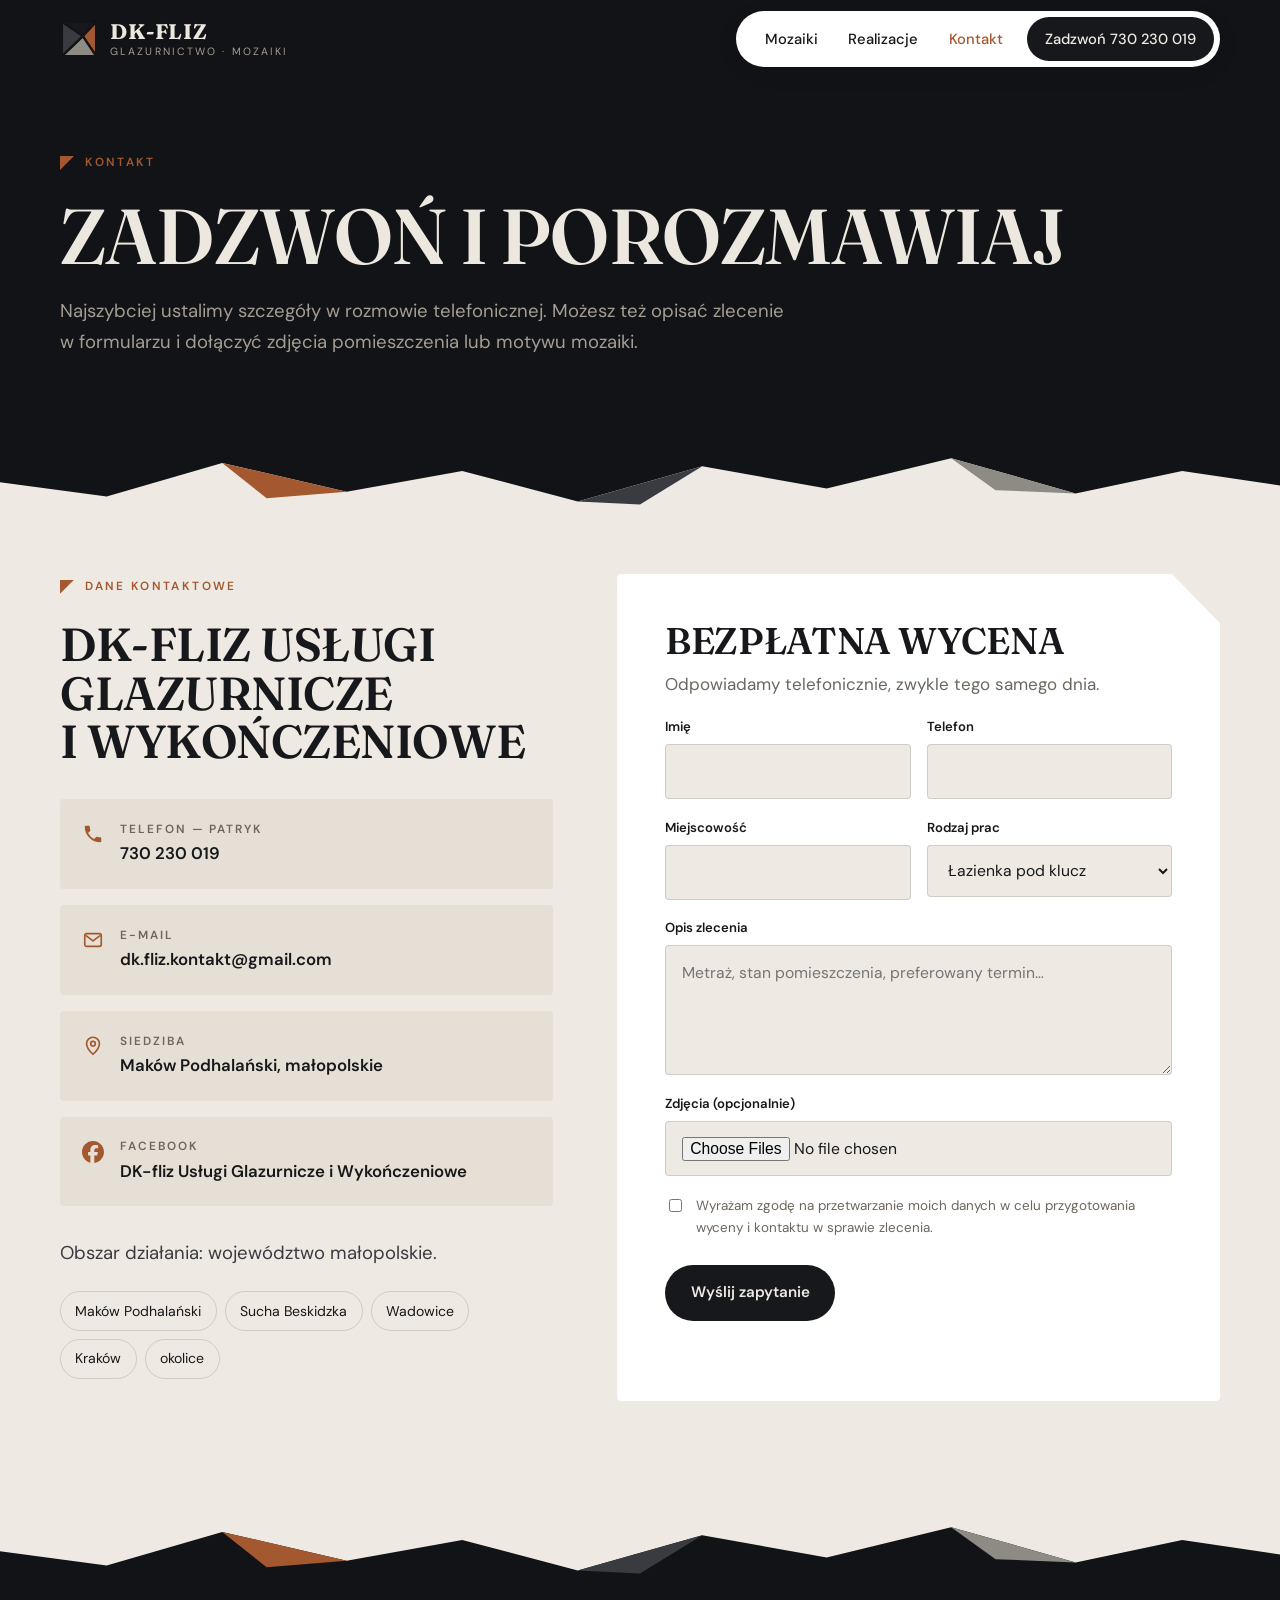
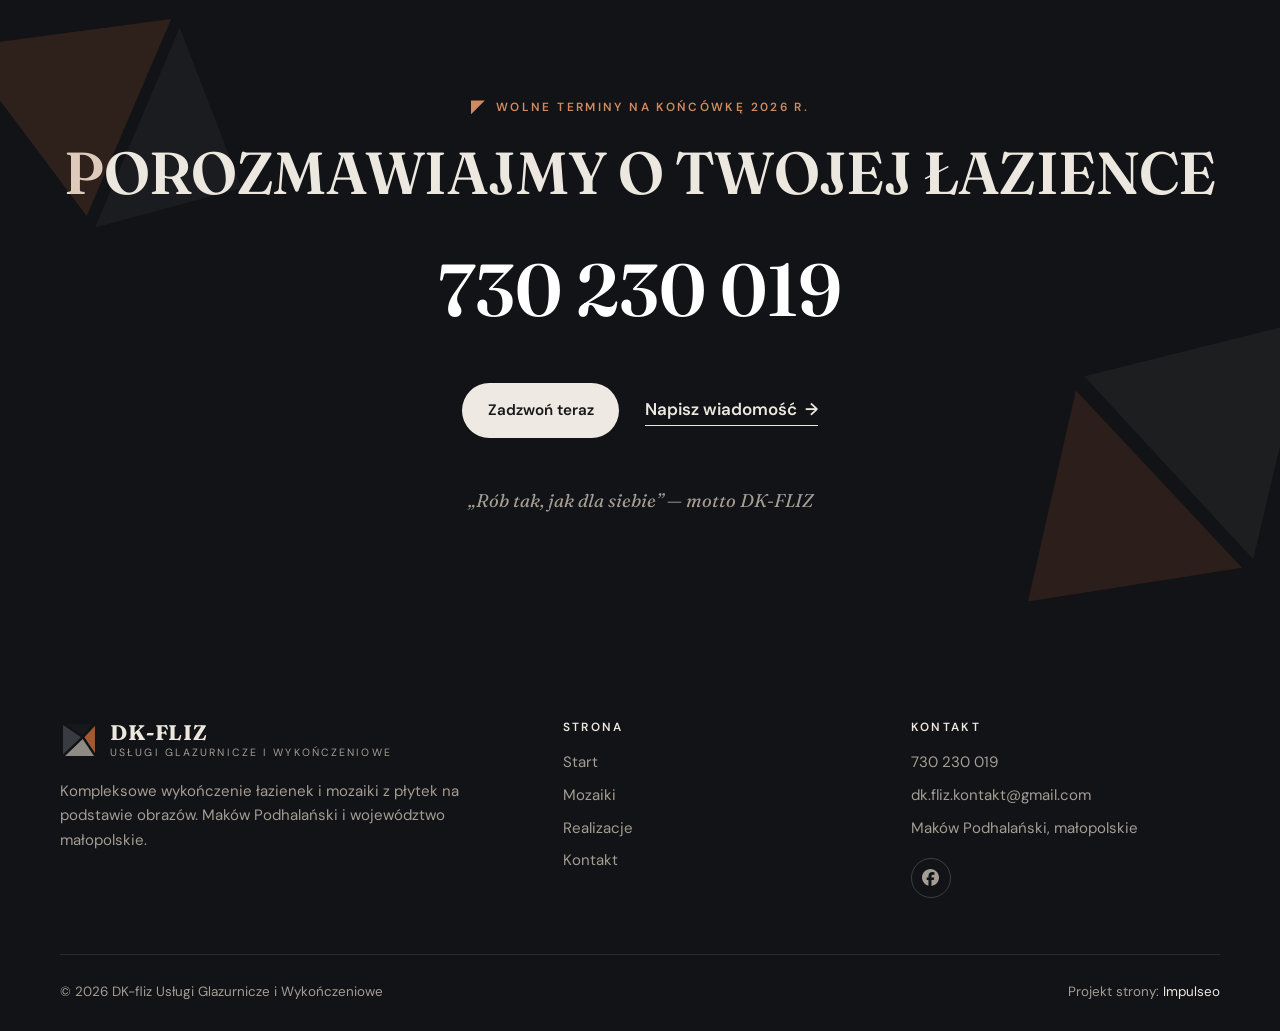
==== kontakt.html @ 17005c9f "Demo DK-FLIZ: łazienki i mozaiki z płytek Co-Authored-By: Claude Opus 5.5 (1M context) <noreply@anth" ====
<!DOCTYPE html>
<html lang="pl">
<head>
<meta charset="UTF-8">
<meta name="viewport" content="width=device-width, initial-scale=1.0">
<title>Kontakt — bezpłatna wycena · DK-FLIZ</title>
<meta name="description" content="Kontakt z DK-FLIZ: tel. 730 230 019, dk.fliz.kontakt@gmail.com. Łazienki pod klucz i mozaiki z płytek — Maków Podhalański i Małopolska.">
<meta name="robots" content="noindex, nofollow">
<link rel="canonical" href="https://impulseo-pl.github.io/dk-fliz/kontakt.html">
<meta name="theme-color" content="#EEEAE3">
<meta property="og:type" content="website">
<meta property="og:locale" content="pl_PL">
<meta property="og:site_name" content="DK-FLIZ">
<meta property="og:title" content="Kontakt — bezpłatna wycena · DK-FLIZ">
<meta property="og:description" content="Kontakt z DK-FLIZ: tel. 730 230 019, dk.fliz.kontakt@gmail.com. Łazienki pod klucz i mozaiki z płytek — Maków Podhalański i Małopolska.">
<meta property="og:url" content="https://impulseo-pl.github.io/dk-fliz/kontakt.html">
<meta property="og:image" content="https://impulseo-pl.github.io/dk-fliz/img/og.jpg">
<meta property="og:image:width" content="1200">
<meta property="og:image:height" content="630">
<meta name="twitter:card" content="summary_large_image">
<link rel="icon" href="img/favicon.svg" type="image/svg+xml">
<script type="application/ld+json">{"@context": "https://schema.org", "@type": "HomeAndConstructionBusiness", "name": "DK-fliz Usługi Glazurnicze i Wykończeniowe", "url": "https://impulseo-pl.github.io/dk-fliz/", "telephone": "+48730230019", "email": "dk.fliz.kontakt@gmail.com", "image": "https://impulseo-pl.github.io/dk-fliz/img/og.jpg", "address": {"@type": "PostalAddress", "addressLocality": "Maków Podhalański", "addressRegion": "małopolskie", "addressCountry": "PL"}, "areaServed": ["Maków Podhalański", "Sucha Beskidzka", "Wadowice", "Kraków", "małopolskie"], "sameAs": ["https://www.facebook.com/profile.php?id=61575846427775"]}</script>
<link rel="preconnect" href="https://fonts.googleapis.com">
<link rel="preconnect" href="https://fonts.gstatic.com" crossorigin>
<link href="https://fonts.googleapis.com/css2?family=Fraunces:ital,opsz,wght@0,9..144,500;0,9..144,600;0,9..144,700;1,9..144,500&family=DM+Sans:opsz,wght@9..40,400;9..40,500;9..40,600&display=swap" rel="stylesheet">
<link rel="stylesheet" href="assets/styles.css?v=4644827f">
</head>
<body class="on-dark">

<header class="nav">
  <div class="wrap nav-inner">
    <a class="brand" href="index.html" aria-label="DK-FLIZ — strona główna"><svg class="brand-mark" viewBox="0 0 40 40" aria-hidden="true"><path d="M2 2H38L24 17Z" fill="#17181B"/><path d="M38 2V38L24 17Z" fill="#A3582F"/><path d="M38 38H2L24 17Z" fill="#8E8A84"/><path d="M2 38V2L24 17Z" fill="#3A3B40"/></svg><span class="brand-txt"><span class="brand-name">DK-FLIZ</span><span class="brand-sub">Glazurnictwo · Mozaiki</span></span></a>
    <nav class="nav-links" aria-label="Główna">
      <a href="mozaiki.html">Mozaiki</a><a href="realizacje.html">Realizacje</a><a href="kontakt.html" aria-current="page">Kontakt</a>
      <a href="tel:+48730230019" class="pill">Zadzwoń 730 230 019</a>
    </nav>
    <button class="nav-toggle" aria-label="Menu" aria-expanded="false"><span></span><span></span><span></span></button>
  </div>
</header>

<main>
<section class="pagehead slim">
  <div class="wrap pagehead-grid">
    <div class="pagehead-copy reveal">
      <span class="eyebrow">Kontakt</span>
      <h1 class="h1">Zadzwoń i&nbsp;porozmawiaj</h1>
      <p class="lead">Najszybciej ustalimy szczegóły w&nbsp;rozmowie telefonicznej. Możesz też opisać zlecenie w&nbsp;formularzu i&nbsp;dołączyć zdjęcia pomieszczenia lub motywu mozaiki.</p>
    </div>
  </div>
</section>
<svg class="shards" viewBox="0 0 1440 80" preserveAspectRatio="none" aria-hidden="true" style="background:var(--dark)"><g style="transform-origin:center"><polygon points="0,80 0,44 120,62 250,20 390,56 520,30 650,68 790,24 930,52 1070,14 1210,58 1330,30 1440,48 1440,80" fill="var(--paper)"/><polygon points="250,20 390,56 300,64" fill="#A3582F"/><polygon points="1070,14 1210,58 1120,54" fill="#8E8A84"/><polygon points="650,68 790,24 720,72" fill="#3A3B40"/></g></svg>
<section class="sec" style="padding-top:clamp(40px,5vw,70px)">
  <div class="wrap contact-grid">
    <div class="reveal">
      <span class="eyebrow">Dane kontaktowe</span>
      <h2 class="h2" style="margin-top:1.2rem;font-size:clamp(1.9rem,1.3rem + 2vw,3rem)">DK-fliz Usługi Glazurnicze i&nbsp;Wykończeniowe</h2>
      <div class="c-items">
        <div class="c-item"><svg viewBox="0 0 24 24" fill="none" aria-hidden="true"><path d="M6.6 10.8a15.5 15.5 0 0 0 6.6 6.6l2.2-2.2a1 1 0 0 1 1-.24 11.4 11.4 0 0 0 3.6.58 1 1 0 0 1 1 1V20a1 1 0 0 1-1 1A17 17 0 0 1 3 4a1 1 0 0 1 1-1h3.5a1 1 0 0 1 1 1c0 1.25.2 2.46.58 3.6a1 1 0 0 1-.25 1l-2.23 2.2Z" fill="currentColor"/></svg><div><small>Telefon — Patryk</small><a href="tel:+48730230019">730 230 019</a></div></div>
        <div class="c-item"><svg viewBox="0 0 24 24" fill="none" aria-hidden="true"><rect x="3" y="5" width="18" height="14" rx="2" stroke="currentColor" stroke-width="1.8"/><path d="m4 7 8 6 8-6" stroke="currentColor" stroke-width="1.8" stroke-linejoin="round"/></svg><div><small>E-mail</small><a href="mailto:dk.fliz.kontakt@gmail.com">dk.fliz.kontakt@gmail.com</a></div></div>
        <div class="c-item"><svg viewBox="0 0 24 24" fill="none" aria-hidden="true"><path d="M12 21s-7-6.2-7-11.5A7 7 0 0 1 19 9.5C19 14.8 12 21 12 21Z" stroke="currentColor" stroke-width="1.8"/><circle cx="12" cy="9.5" r="2.5" stroke="currentColor" stroke-width="1.8"/></svg><div><small>Siedziba</small><b>Maków Podhalański, małopolskie</b></div></div>
        <div class="c-item"><svg viewBox="0 0 24 24" aria-hidden="true"><path d="M9.1 23.7v-8H6.6V12h2.5v-1.6c0-4 1.9-6 5.9-6 .4 0 1 0 1.5.1l1.1.2v3.3h-1.4c-.7 0-1.3.1-1.7.3-.3.2-.5.4-.7.6-.3.4-.4 1-.4 1.8V12h3.9l-.4 2.1-.3 1.6h-3.2v8.2C19.4 23.2 24 18.2 24 12 24 5.4 18.6 0 12 0S0 5.4 0 12c0 5.6 3.9 10.4 9.1 11.7Z" fill="currentColor"/></svg><div><small>Facebook</small><a href="https://www.facebook.com/profile.php?id=61575846427775" target="_blank" rel="noopener">DK-fliz Usługi Glazurnicze i Wykończeniowe</a></div></div>
      </div>
      <p class="lead" style="margin-top:2rem">Obszar działania: województwo małopolskie.</p>
      <ul class="areas"><li>Maków Podhalański</li><li>Sucha Beskidzka</li><li>Wadowice</li><li>Kraków</li><li>okolice</li></ul>
    </div>
    <form class="form reveal" id="form" novalidate>
      <h2>Bezpłatna wycena</h2>
      <p class="muted">Odpowiadamy telefonicznie, zwykle tego samego dnia.</p>
      <div class="f-row">
        <div class="f-field"><label for="f-name">Imię</label><input id="f-name" name="imie" required autocomplete="given-name"></div>
        <div class="f-field"><label for="f-tel">Telefon</label><input id="f-tel" name="telefon" type="tel" required autocomplete="tel"></div>
      </div>
      <div class="f-row">
        <div class="f-field"><label for="f-city">Miejscowość</label><input id="f-city" name="miejscowosc" autocomplete="address-level2"></div>
        <div class="f-field"><label for="f-type">Rodzaj prac</label><select id="f-type" name="rodzaj"><option>Łazienka pod klucz</option><option>Mozaika z płytek</option><option>Schody lub taras</option><option>Wykończenie wnętrza</option><option>Inne</option></select></div>
      </div>
      <div class="f-field"><label for="f-msg">Opis zlecenia</label><textarea id="f-msg" name="opis" placeholder="Metraż, stan pomieszczenia, preferowany termin…"></textarea></div>
      <div class="f-field"><label for="f-files">Zdjęcia (opcjonalnie)</label><input id="f-files" name="zdjecia" type="file" accept="image/*" multiple></div>
      <label class="f-check"><input type="checkbox" name="rodo" required> Wyrażam zgodę na przetwarzanie moich danych w celu przygotowania wyceny i kontaktu w sprawie zlecenia.</label>
      <button class="pill" type="submit">Wyślij zapytanie</button>
      <p class="f-note" role="status"></p>
    </form>
  </div>
</section>
<svg class="shards" viewBox="0 0 1440 80" preserveAspectRatio="none" aria-hidden="true" style="background:var(--paper)"><g style="transform-origin:center"><polygon points="0,80 0,44 120,62 250,20 390,56 520,30 650,68 790,24 930,52 1070,14 1210,58 1330,30 1440,48 1440,80" fill="var(--dark)"/><polygon points="250,20 390,56 300,64" fill="#A3582F"/><polygon points="1070,14 1210,58 1120,54" fill="#8E8A84"/><polygon points="650,68 790,24 720,72" fill="#3A3B40"/></g></svg>
<section class="sec dark final">
  <svg class="final-shard a" viewBox="0 0 200 200" aria-hidden="true"><polygon points="0,20 150,0 90,140" fill="#A3582F" opacity=".22"/><polygon points="96,148 156,6 200,120" fill="#ECE7DF" opacity=".05"/></svg>
  <svg class="final-shard b" viewBox="0 0 200 200" aria-hidden="true"><polygon points="40,40 200,0 160,170" fill="#ECE7DF" opacity=".06"/><polygon points="34,50 152,176 0,200" fill="#A3582F" opacity=".2"/></svg>
  <div class="wrap reveal">
    <span class="eyebrow">Wolne terminy na końcówkę 2026 r.</span>
    <h2 class="h2" style="margin-top:1.2rem">Porozmawiajmy o&nbsp;Twojej łazience</h2>
    <a href="tel:+48730230019" class="final-tel">730 230 019</a>
    <div class="final-actions"><a href="tel:+48730230019" class="pill pill-light">Zadzwoń teraz</a><a href="kontakt.html" class="more" style="color:var(--on-dark)">Napisz wiadomość <span class="arr">→</span></a></div>
    <p class="motto">„Rób tak, jak dla siebie” — motto DK-FLIZ</p>
  </div>
</section>
</main>

<footer>
  <div class="wrap">
    <div class="foot-grid">
      <div class="foot-brand">
        <a class="brand" href="index.html"><svg class="brand-mark" viewBox="0 0 40 40" aria-hidden="true"><path d="M2 2H38L24 17Z" fill="#17181B"/><path d="M38 2V38L24 17Z" fill="#A3582F"/><path d="M38 38H2L24 17Z" fill="#8E8A84"/><path d="M2 38V2L24 17Z" fill="#3A3B40"/></svg><span class="brand-txt"><span class="brand-name">DK-FLIZ</span><span class="brand-sub">Usługi glazurnicze i wykończeniowe</span></span></a>
        <p>Kompleksowe wykończenie łazienek i mozaiki z płytek na podstawie obrazów. Maków Podhalański i województwo małopolskie.</p>
      </div>
      <div class="foot-col">
        <h4>Strona</h4>
        <a href="index.html">Start</a><a href="mozaiki.html">Mozaiki</a><a href="realizacje.html">Realizacje</a><a href="kontakt.html">Kontakt</a>
      </div>
      <div class="foot-col">
        <h4>Kontakt</h4>
        <a href="tel:+48730230019">730 230 019</a>
        <a href="mailto:dk.fliz.kontakt@gmail.com">dk.fliz.kontakt@gmail.com</a>
        <p>Maków Podhalański, małopolskie</p>
        <a class="soc" href="https://www.facebook.com/profile.php?id=61575846427775" target="_blank" rel="noopener" aria-label="Facebook DK-FLIZ"><svg viewBox="0 0 24 24" aria-hidden="true"><path d="M9.1 23.7v-8H6.6V12h2.5v-1.6c0-4 1.9-6 5.9-6 .4 0 1 0 1.5.1l1.1.2v3.3h-1.4c-.7 0-1.3.1-1.7.3-.3.2-.5.4-.7.6-.3.4-.4 1-.4 1.8V12h3.9l-.4 2.1-.3 1.6h-3.2v8.2C19.4 23.2 24 18.2 24 12 24 5.4 18.6 0 12 0S0 5.4 0 12c0 5.6 3.9 10.4 9.1 11.7Z" fill="currentColor"/></svg></a>
      </div>
    </div>
    <div class="foot-bot">
      <span>© 2026 DK-fliz Usługi Glazurnicze i Wykończeniowe</span>
      <span>Projekt strony: <a href="https://impulseo.pl" target="_blank" rel="noopener">Impulseo</a></span>
    </div>
  </div>
</footer>
<div class="sticky-call"><a class="sc-call" href="tel:+48730230019"><svg viewBox="0 0 24 24" fill="none" aria-hidden="true"><path d="M6.6 10.8a15.5 15.5 0 0 0 6.6 6.6l2.2-2.2a1 1 0 0 1 1-.24 11.4 11.4 0 0 0 3.6.58 1 1 0 0 1 1 1V20a1 1 0 0 1-1 1A17 17 0 0 1 3 4a1 1 0 0 1 1-1h3.5a1 1 0 0 1 1 1c0 1.25.2 2.46.58 3.6a1 1 0 0 1-.25 1l-2.23 2.2Z" fill="currentColor"/></svg> Zadzwoń</a><a class="sc-quote" href="kontakt.html">Bezpłatna wycena</a></div>

<script src="assets/main.js?v=54503c28"></script>
</body>
</html>
---- assets/styles.css ----
/* DK-FLIZ — glazurnictwo i mozaiki z płytek
   Motyw: płytka cięta na odłamki, fuga jako linia rysunku. */

:root{
  --paper:#EEEAE3;          /* biały marmur, ciepły */
  --paper-2:#E5DFD5;
  --paper-3:#D8D0C3;
  --ink:#17181B;            /* łupek */
  --ink-soft:#3A3B40;
  --muted:#6C665E;
  --line:rgba(23,24,27,.14);
  --accent:#A3582F;         /* żyłka marmuru — miedź */
  --accent-d:#7F4020;
  --accent-soft:rgba(163,88,47,.12);
  --dark:#121316;
  --dark-2:#1B1C20;
  --on-dark:#ECE7DF;
  --on-dark-muted:#A49D93;
  --grout:#F4F0EA;

  --serif:'Fraunces', Georgia, serif;
  --sans:'DM Sans', system-ui, -apple-system, 'Segoe UI', sans-serif;
  --wrap:1240px;
  --gutter:clamp(16px, 4vw, 40px);
  --ease:cubic-bezier(.22,.61,.36,1);
  --sec:clamp(76px, 9vw, 140px);
}

*,*::before,*::after{box-sizing:border-box}
html{-webkit-text-size-adjust:100%;scroll-behavior:smooth}
body{margin:0;background:var(--paper);color:var(--ink);font-family:var(--sans);font-size:17px;line-height:1.65;-webkit-font-smoothing:antialiased;overflow-x:hidden}
img,video,svg{display:block;max-width:100%}
a{color:inherit;text-decoration:none}
h1,h2,h3,h4{font-family:var(--serif);font-weight:600;line-height:1.05;margin:0;letter-spacing:-.01em}
p{margin:0}
ul,ol{margin:0;padding:0;list-style:none}
button{font:inherit;cursor:pointer}
:focus-visible{outline:2px solid var(--accent);outline-offset:3px}

.wrap{width:100%;max-width:var(--wrap);margin-inline:auto;padding-inline:var(--gutter)}
.eyebrow{display:inline-flex;align-items:center;gap:.7rem;font-size:.74rem;font-weight:600;letter-spacing:.2em;text-transform:uppercase;color:var(--accent)}
.eyebrow::before{content:"";width:14px;height:14px;background:currentColor;clip-path:polygon(0 0,100% 0,0 100%)}
.h2{font-size:clamp(2.1rem, 1.3rem + 3vw, 3.9rem);text-transform:uppercase}
.h2 em,.h1 em{font-style:italic;font-weight:500;text-transform:none;color:var(--accent)}
.lead{font-size:clamp(1.02rem, .95rem + .3vw, 1.16rem);color:var(--ink-soft);max-width:56ch}
.muted{color:var(--muted)}

/* ---------- przyciski ---------- */
.pill{display:inline-flex;align-items:center;gap:.6rem;padding:.95rem 1.6rem;border-radius:999px;background:var(--ink);color:var(--paper);font-weight:600;font-size:.95rem;transition:background .25s var(--ease),transform .25s var(--ease)}
.pill:hover{background:var(--accent);transform:translateY(-2px)}
.pill-light{background:var(--paper);color:var(--ink)}
.pill-light:hover{background:var(--accent);color:#fff}
.pill-ghost{background:transparent;border:1px solid currentColor}
.tel{display:inline-flex;align-items:center;gap:.55rem;font-weight:600}
.tel svg{width:17px;height:17px;color:var(--accent)}
.more{display:inline-flex;align-items:center;gap:.5rem;font-weight:600;border-bottom:1px solid currentColor;padding-bottom:2px}
.more .arr{transition:transform .25s var(--ease)}
.more:hover .arr{transform:translateX(4px)}

/* ---------- nawigacja ---------- */
.nav{position:fixed;inset:0 0 auto;z-index:50;transition:background .3s var(--ease),box-shadow .3s var(--ease)}
.nav.is-scrolled{background:rgba(238,234,227,.92);backdrop-filter:blur(12px);-webkit-backdrop-filter:blur(12px);box-shadow:0 1px 0 var(--line)}
.nav-inner{display:flex;align-items:center;justify-content:space-between;gap:1rem;height:78px}
.brand{display:flex;align-items:center;gap:.75rem}
.brand-mark{width:38px;height:38px;flex:none}
.brand-txt{display:flex;flex-direction:column;line-height:1}
.brand-name{font-family:var(--serif);font-weight:700;font-size:1.32rem;letter-spacing:.04em}
.brand-sub{font-size:.66rem;letter-spacing:.2em;text-transform:uppercase;color:var(--muted);margin-top:.3rem}
.nav-links{display:flex;align-items:center;gap:.3rem;background:#fff;border-radius:999px;padding:.35rem .35rem .35rem 1rem;box-shadow:0 6px 24px rgba(23,24,27,.06)}
.nav-links a{padding:.5rem .8rem;font-size:.92rem;font-weight:500;border-radius:999px;transition:color .2s}
.nav-links a:hover,.nav-links a[aria-current="page"]{color:var(--accent)}
.nav-links .pill{padding:.62rem 1.15rem;margin-left:.4rem;color:var(--paper)}
.nav-links .pill:hover{color:#fff}
.nav-toggle{display:none;width:46px;height:46px;border:0;border-radius:50%;background:var(--ink);position:relative}
.nav-toggle span{position:absolute;left:14px;right:14px;height:2px;background:var(--paper);transition:transform .3s var(--ease),opacity .2s}
.nav-toggle span:nth-child(1){top:16px}.nav-toggle span:nth-child(2){top:22px}.nav-toggle span:nth-child(3){top:28px}
.nav.is-open .nav-toggle span:nth-child(1){transform:translateY(6px) rotate(45deg)}
.nav.is-open .nav-toggle span:nth-child(2){opacity:0}
.nav.is-open .nav-toggle span:nth-child(3){transform:translateY(-6px) rotate(-45deg)}

/* ---------- hero ---------- */
.hero{position:relative;min-height:100vh;min-height:100svh;display:flex;align-items:center;overflow:hidden;background:var(--paper)}
.hero-art{position:absolute;top:0;right:0;bottom:0;width:55%;clip-path:polygon(36% 0,100% 0,100% 100%,24% 100%,0 62%,14% 40%)}
.hero-art video,.hero-art img{width:100%;height:100%;object-fit:cover}
.grout{position:absolute;inset:0;width:100%;height:100%;pointer-events:none}
.grout path{fill:none;stroke:var(--grout);stroke-width:5;vector-effect:non-scaling-stroke;stroke-linejoin:round;stroke-linecap:round;opacity:0;animation:fade .9s var(--ease) forwards}
.grout path:nth-of-type(2){animation-delay:.15s}.grout path:nth-of-type(3){animation-delay:.3s}.grout path:nth-of-type(4){animation-delay:.45s}.grout path:nth-of-type(5){animation-delay:.6s}.grout path:nth-of-type(6){animation-delay:.75s}
.grout polygon{opacity:0;animation:fade 1.2s .9s var(--ease) forwards}
@keyframes fade{to{opacity:1}}
.hero-inner{position:relative;z-index:2;padding-block:150px 100px}
.hero-copy{max-width:500px}
.hero .eyebrow{margin-bottom:1.6rem}
.h1{font-size:clamp(2.8rem, 1.5rem + 4.2vw, 5.4rem);line-height:.96;text-transform:uppercase;margin-bottom:1.6rem}
.hero-actions{display:flex;flex-wrap:wrap;align-items:center;gap:1.4rem;margin-top:2.2rem}
.trust{display:flex;flex-wrap:wrap;gap:.5rem 1.5rem;margin-top:2.6rem;padding-top:1.4rem;border-top:1px solid var(--line);font-size:.86rem;color:var(--muted)}
.trust li{display:flex;align-items:center;gap:.5rem}
.trust li::before{content:"";width:7px;height:7px;background:var(--accent);clip-path:polygon(50% 0,100% 100%,0 100%)}
.slot{position:absolute;z-index:3;right:clamp(16px,3vw,40px);bottom:clamp(20px,4vw,48px);display:flex;align-items:center;gap:.7rem;background:rgba(18,19,22,.78);backdrop-filter:blur(10px);-webkit-backdrop-filter:blur(10px);color:var(--on-dark);padding:.8rem 1.1rem;border-radius:14px;font-size:.86rem;line-height:1.3}
.slot b{display:block;font-family:var(--serif);font-size:1.05rem;font-weight:600}
.slot i{width:9px;height:9px;border-radius:50%;background:#5BC27A;box-shadow:0 0 0 4px rgba(91,194,122,.22);flex:none}

/* ---------- sekcje ---------- */
.sec{padding-block:var(--sec);position:relative}
.dark{background:var(--dark);color:var(--on-dark)}
.dark .lead,.dark .muted{color:var(--on-dark-muted)}
.dark .eyebrow{color:#D08A5F}
.paper-2{background:var(--paper-2)}
.head{display:flex;flex-direction:column;align-items:center;text-align:center;gap:1.2rem;margin-bottom:clamp(44px,6vw,80px)}
.head .lead{margin-inline:auto}
.head-row{display:flex;flex-wrap:wrap;align-items:flex-end;justify-content:space-between;gap:1.5rem;margin-bottom:clamp(36px,5vw,64px)}
.ghost{position:absolute;top:clamp(30px,4vw,60px);left:50%;transform:translateX(-50%);font-family:var(--serif);font-weight:700;font-size:clamp(5rem,18vw,17rem);line-height:.8;letter-spacing:.02em;white-space:nowrap;color:transparent;-webkit-text-stroke:1px rgba(236,231,223,.08);pointer-events:none;user-select:none}

/* odłamek — dzielnik sekcji */
.shards{display:block;width:100%;height:clamp(36px,5vw,72px);margin-bottom:-1px}
.shards-top{margin-bottom:0;margin-top:-1px}

/* duo — dwie specjalności */
.duo{display:grid;grid-template-columns:1fr 1fr;gap:clamp(16px,2.4vw,32px);position:relative}
.feature{position:relative;display:block;aspect-ratio:4/5;overflow:hidden;border-radius:4px;isolation:isolate}
.feature:nth-child(1){clip-path:polygon(0 0,100% 0,100% 88%,86% 100%,0 100%)}
.feature:nth-child(2){clip-path:polygon(0 0,100% 0,100% 100%,0 100%,0 12%);margin-top:clamp(0px,6vw,90px)}
.feature img{width:100%;height:100%;object-fit:cover;transition:transform 1.2s var(--ease)}
.feature:hover img{transform:scale(1.05)}
.feature::after{content:"";position:absolute;inset:0;background:linear-gradient(180deg,transparent 45%,rgba(10,10,12,.82));z-index:1}
.feature-txt{position:absolute;left:clamp(20px,3vw,36px);right:clamp(20px,3vw,36px);bottom:clamp(20px,3vw,36px);z-index:2;color:#fff}
.feature-ttl{display:block;font-family:var(--serif);font-size:clamp(1.6rem,1.2rem + 1.4vw,2.5rem);font-weight:600;text-transform:uppercase;line-height:1}
.feature-sub{display:block;margin-top:.6rem;color:rgba(255,255,255,.78)}

/* mozaika składana z odłamków */
.mz-split{display:grid;grid-template-columns:1.05fr .95fr;gap:clamp(36px,6vw,96px);align-items:center}
.mz-assemble{position:relative;aspect-ratio:3/4;background:var(--ink-soft);border-radius:4px;overflow:hidden}
.mz-assemble .pc{position:absolute;inset:0;background-size:cover;background-position:center;transition:transform 1.1s var(--ease),opacity .8s var(--ease);will-change:transform}
.mz-assemble:not(.is-in) .pc{opacity:0}
.mz-assemble img{width:100%;height:100%;object-fit:cover}
.mz-assemble.has-js img{visibility:hidden}
.mz-copy .h2{margin:1.2rem 0 1.4rem}
.mz-copy .lead+.lead{margin-top:1rem}
.mz-facts{display:grid;grid-template-columns:repeat(3,1fr);gap:1rem;margin:2.2rem 0;border-top:1px solid var(--line);padding-top:1.6rem}
.mz-facts b{display:block;font-family:var(--serif);font-size:clamp(1.7rem,1.3rem + 1vw,2.4rem);font-weight:600;color:var(--accent);line-height:1}
.mz-facts span{display:block;font-size:.86rem;color:var(--muted);margin-top:.4rem;line-height:1.4}

/* trio realizacji */
.trio{display:grid;grid-template-columns:repeat(3,1fr);gap:clamp(16px,2vw,28px)}
.project{display:block}
.project-img{display:block;aspect-ratio:3/4;overflow:hidden;border-radius:4px;margin-bottom:1rem}
.project:nth-child(2) .project-img{clip-path:polygon(0 8%,100% 0,100% 100%,0 100%)}
.project img{width:100%;height:100%;object-fit:cover;transition:transform 1.2s var(--ease)}
.project:hover img{transform:scale(1.05)}
.project h3{font-size:1.45rem;text-transform:uppercase;display:flex;justify-content:space-between;align-items:center}
.project h3::after{content:"→";font-family:var(--sans);font-size:1.1rem;color:#D08A5F;transition:transform .25s var(--ease)}
.project:hover h3::after{transform:translateX(5px)}
.big{font-size:clamp(3rem,1.6rem + 6vw,7.4rem);text-transform:uppercase;line-height:.9}

/* filmy */
.reels{display:grid;grid-template-columns:repeat(3,1fr);gap:clamp(14px,2vw,28px)}
.reel{position:relative;margin:0}
.reel-frame{position:relative;aspect-ratio:9/16;overflow:hidden;border-radius:4px;background:var(--ink);clip-path:polygon(0 0,82% 0,100% 10%,100% 100%,0 100%)}
.reel:nth-child(2) .reel-frame{clip-path:polygon(0 0,100% 0,100% 100%,18% 100%,0 90%)}
.reel video{width:100%;height:100%;object-fit:cover}
.reel-play{position:absolute;inset:0;display:grid;place-items:center;border:0;background:transparent;color:#fff}
.reel-play span{width:64px;height:64px;border-radius:50%;background:rgba(18,19,22,.55);backdrop-filter:blur(6px);-webkit-backdrop-filter:blur(6px);display:grid;place-items:center;transition:transform .25s var(--ease),opacity .3s}
.reel-play svg{width:22px;height:22px;margin-left:3px}
.reel.is-playing .reel-play span{opacity:0;transform:scale(.8)}
.reel figcaption{margin-top:1rem}
.reel figcaption b{display:block;font-family:var(--serif);font-size:1.2rem;font-weight:600;text-transform:uppercase}
.reel figcaption span{font-size:.9rem;color:var(--muted)}
.dark .reel figcaption span{color:var(--on-dark-muted)}

/* usługi */
.cards{display:grid;grid-template-columns:repeat(4,1fr);gap:clamp(14px,1.6vw,22px)}
.card{background:var(--paper);border-radius:4px;overflow:hidden;display:flex;flex-direction:column;transition:transform .35s var(--ease),box-shadow .35s var(--ease)}
.card:hover{transform:translateY(-6px);box-shadow:0 22px 50px rgba(23,24,27,.1)}
.card-img{aspect-ratio:4/3;overflow:hidden;clip-path:polygon(0 0,100% 0,100% 86%,0 100%)}
.card-img img{width:100%;height:100%;object-fit:cover}
.card-body{padding:1.3rem 1.4rem 1.7rem}
.card-no{font-family:var(--serif);font-size:.95rem;color:var(--accent);font-weight:600}
.card h3{font-size:1.3rem;text-transform:uppercase;margin:.4rem 0 .7rem}
.card p{font-size:.94rem;color:var(--ink-soft);line-height:1.6}

/* przed / po */
.ba{position:relative;aspect-ratio:16/7.2;overflow:hidden;border-radius:4px;--x:50%;user-select:none;touch-action:pan-y}
.ba img{position:absolute;inset:0;width:100%;height:100%;object-fit:cover}
.ba .ba-po{clip-path:inset(0 0 0 var(--x))}
.ba-line{position:absolute;top:0;bottom:0;left:var(--x);width:3px;margin-left:-1.5px;background:var(--grout);pointer-events:none}
.ba-knob{position:absolute;top:50%;left:var(--x);width:56px;height:56px;margin:-28px 0 0 -28px;border-radius:50%;background:var(--grout);color:var(--ink);display:grid;place-items:center;box-shadow:0 8px 24px rgba(0,0,0,.25);pointer-events:none}
.ba-knob svg{width:26px;height:26px}
.ba input{position:absolute;inset:0;width:100%;height:100%;opacity:0;cursor:ew-resize;margin:0}
.ba-tag{position:absolute;top:1rem;padding:.4rem .8rem;border-radius:999px;background:rgba(18,19,22,.7);color:#fff;font-size:.78rem;font-weight:600;letter-spacing:.12em;text-transform:uppercase}
.ba-tag.l{left:1rem}.ba-tag.r{right:1rem;background:var(--accent)}
.ba-cap{display:flex;justify-content:space-between;flex-wrap:wrap;gap:.5rem 2rem;margin-top:1rem;color:var(--muted);font-size:.92rem}

/* opinia */
.quote{max-width:900px;margin-inline:auto;text-align:center}
.quote-mark{width:54px;height:54px;margin:0 auto 1.6rem;color:var(--accent)}
.quote blockquote{margin:0;font-family:var(--serif);font-size:clamp(1.35rem,1.05rem + 1.2vw,2.15rem);line-height:1.35;font-weight:500}
.quote cite{display:block;margin-top:1.6rem;font-style:normal;font-size:.92rem;color:var(--muted)}
.quote cite b{color:var(--ink);font-weight:600}
.stars{display:flex;justify-content:center;gap:4px;margin-top:.7rem;color:var(--accent)}
.stars svg{width:16px;height:16px}

/* kroki */
.steps{display:grid;grid-template-columns:repeat(4,1fr);gap:clamp(18px,2.4vw,36px);counter-reset:s}
.steps li{position:relative;padding-top:1.6rem;border-top:1px solid rgba(236,231,223,.18)}
.steps li::before{content:"";position:absolute;top:-1px;left:0;width:44px;height:3px;background:#D08A5F}
.steps .no{font-family:var(--serif);font-size:2.6rem;font-weight:600;color:transparent;-webkit-text-stroke:1px rgba(236,231,223,.5);line-height:1}
.steps h3{font-size:1.3rem;text-transform:uppercase;margin:1rem 0 .7rem}
.steps p{font-size:.95rem;color:var(--on-dark-muted)}

/* CTA końcowe */
.final{text-align:center;overflow:hidden}
.final-tel{display:inline-block;font-family:var(--serif);font-size:clamp(2.2rem,1.4rem + 4vw,5.2rem);font-weight:600;margin:1.6rem 0 2rem;color:#fff;transition:color .25s}
.final-tel:hover{color:#D08A5F}
.final-actions{display:flex;flex-wrap:wrap;justify-content:center;align-items:center;gap:1.6rem}
.motto{margin-top:3rem;font-family:var(--serif);font-style:italic;font-size:1.15rem;color:var(--on-dark-muted)}
.final-shard{position:absolute;width:clamp(160px,22vw,340px);opacity:.9;pointer-events:none}
.final-shard.a{left:-40px;top:40px}.final-shard.b{right:-30px;bottom:30px}

/* nagłówek podstrony */
.pagehead{position:relative;padding:150px 0 0;background:var(--dark);color:var(--on-dark);overflow:hidden}
.pagehead-grid{display:grid;grid-template-columns:1fr 1fr;gap:clamp(30px,5vw,80px);align-items:end}
.pagehead-copy{padding-bottom:clamp(50px,7vw,100px)}
.pagehead .h1{margin:1.3rem 0 1.4rem}
.pagehead .lead{color:var(--on-dark-muted)}
.pagehead-art{position:relative;align-self:stretch;min-height:380px;clip-path:polygon(22% 0,100% 0,100% 100%,0 100%,8% 46%)}
.pagehead-art img{position:absolute;inset:0;width:100%;height:100%;object-fit:cover}
.pagehead.slim .pagehead-grid{grid-template-columns:1fr}
.pagehead.slim .pagehead-copy{padding-bottom:clamp(60px,7vw,100px)}

/* proces mozaiki */
.process{display:grid;grid-template-columns:repeat(4,1fr);gap:clamp(16px,2vw,28px)}
.process figure{margin:0}
.process .ph{aspect-ratio:3/4;overflow:hidden;border-radius:4px;background:var(--ink);position:relative}
.process .ph img{width:100%;height:100%;object-fit:cover}
.process .ph svg.grid-art{position:absolute;inset:0;width:100%;height:100%}
.process figcaption{margin-top:1.1rem}
.process .no{font-family:var(--serif);font-weight:600;color:var(--accent)}
.process h3{font-size:1.25rem;text-transform:uppercase;margin:.3rem 0 .5rem}
.process p{font-size:.94rem;color:var(--ink-soft)}

/* galeria mozaik */
.mz-gallery{display:grid;grid-template-columns:repeat(12,1fr);gap:clamp(14px,1.8vw,24px)}
.mz-item{position:relative;overflow:hidden;border-radius:4px;margin:0;cursor:zoom-in}
.mz-item img{width:100%;height:100%;object-fit:cover;transition:transform 1.2s var(--ease)}
.mz-item:hover img{transform:scale(1.04)}
.mz-item .cap{position:absolute;left:0;right:0;bottom:0;padding:2.4rem 1.3rem 1.1rem;background:linear-gradient(180deg,transparent,rgba(10,10,12,.78));color:#fff;font-family:var(--serif);font-size:1.15rem;font-weight:600;text-transform:uppercase}
.mz-item.a{grid-column:span 5;aspect-ratio:3/4}
.mz-item.b{grid-column:span 7;aspect-ratio:auto}
.mz-item.c{grid-column:span 7;aspect-ratio:4/3}
.mz-item.d{grid-column:span 5;aspect-ratio:auto}

/* realizacje — filtr i siatka */
.filters{display:flex;flex-wrap:wrap;gap:.5rem;justify-content:center;margin-bottom:clamp(30px,4vw,52px)}
.filters button{border:1px solid var(--line);background:transparent;color:var(--ink);padding:.6rem 1.1rem;border-radius:999px;font-size:.9rem;font-weight:500;transition:all .2s}
.filters button:hover{border-color:var(--ink)}
.filters button.is-on{background:var(--ink);border-color:var(--ink);color:var(--paper)}
.filters button small{opacity:.55;margin-left:.3rem}
.masonry{columns:3 300px;column-gap:clamp(12px,1.6vw,20px)}
.masonry a{display:block;break-inside:avoid;margin-bottom:clamp(12px,1.6vw,20px);border-radius:4px;overflow:hidden;position:relative;cursor:zoom-in}
.masonry a.is-hidden{display:none}
.masonry img{width:100%;height:auto;transition:transform 1s var(--ease)}
.masonry a:hover img{transform:scale(1.04)}
.masonry a span{position:absolute;left:.8rem;bottom:.8rem;padding:.3rem .7rem;border-radius:999px;background:rgba(18,19,22,.7);color:#fff;font-size:.75rem;font-weight:600;letter-spacing:.06em;opacity:0;transform:translateY(6px);transition:all .25s var(--ease)}
.masonry a:hover span{opacity:1;transform:none}

/* lightbox */
.lb{position:fixed;inset:0;z-index:100;background:rgba(12,12,14,.95);display:none;align-items:center;justify-content:center;padding:60px 70px}
.lb.is-open{display:flex}
.lb img{max-width:100%;max-height:100%;object-fit:contain;border-radius:3px}
.lb button{position:absolute;border:0;background:rgba(255,255,255,.1);color:#fff;width:48px;height:48px;border-radius:50%;display:grid;place-items:center;font-size:1.3rem;transition:background .2s}
.lb button:hover{background:var(--accent)}
.lb .lb-x{top:16px;right:16px}
.lb .lb-p{left:14px;top:50%;margin-top:-24px}
.lb .lb-n{right:14px;top:50%;margin-top:-24px}
.lb-count{position:absolute;bottom:18px;left:0;right:0;text-align:center;color:rgba(255,255,255,.6);font-size:.85rem}

/* kontakt */
.contact-grid{display:grid;grid-template-columns:.9fr 1.1fr;gap:clamp(30px,5vw,80px);align-items:start}
.c-items{display:grid;gap:1rem;margin-top:2rem}
.c-item{display:flex;gap:1rem;align-items:flex-start;padding:1.3rem 1.4rem;background:var(--paper-2);border-radius:4px}
.c-item svg{width:22px;height:22px;color:var(--accent);flex:none;margin-top:.2rem}
.c-item small{display:block;font-size:.74rem;letter-spacing:.16em;text-transform:uppercase;color:var(--muted);font-weight:600}
.c-item b,.c-item a{font-weight:600;font-size:1.05rem}
.c-item a:hover{color:var(--accent)}
.form{background:#fff;border-radius:4px;padding:clamp(24px,4vw,48px);box-shadow:0 24px 60px rgba(23,24,27,.07);clip-path:polygon(0 0,92% 0,100% 6%,100% 100%,0 100%)}
.form h2{font-size:clamp(1.6rem,1.2rem + 1.4vw,2.4rem);text-transform:uppercase;margin-bottom:.6rem}
.f-row{display:grid;grid-template-columns:1fr 1fr;gap:1rem}
.f-field{display:flex;flex-direction:column;gap:.4rem;margin-top:1.1rem}
.f-field label{font-size:.82rem;font-weight:600}
.f-field input,.f-field select,.f-field textarea{font:inherit;font-size:.98rem;padding:.85rem 1rem;border:1px solid var(--line);border-radius:4px;background:var(--paper);color:var(--ink);width:100%}
.f-field textarea{min-height:130px;resize:vertical}
.f-field input:focus,.f-field select:focus,.f-field textarea:focus{outline:none;border-color:var(--accent);background:#fff}
.f-check{display:flex;gap:.7rem;align-items:flex-start;margin-top:1.2rem;font-size:.84rem;color:var(--muted)}
.f-check input{margin-top:.25rem;accent-color:var(--accent)}
.form .pill{margin-top:1.6rem;border:0}
.f-note{margin-top:1rem;font-size:.86rem;color:var(--accent-d);min-height:1.2em}
.areas{display:flex;flex-wrap:wrap;gap:.5rem;margin-top:1.4rem}
.areas li{padding:.45rem .9rem;border:1px solid var(--line);border-radius:999px;font-size:.88rem}

/* stopka */
footer{background:var(--dark);color:var(--on-dark-muted);padding:clamp(60px,7vw,96px) 0 28px;font-size:.94rem}
.foot-grid{display:grid;grid-template-columns:1.5fr 1fr 1fr;gap:2.4rem}
footer .brand-name{color:var(--on-dark)}
footer .brand-sub{color:var(--on-dark-muted)}
.foot-brand p{margin-top:1.2rem;max-width:40ch}
footer h4{font-family:var(--sans);font-size:.74rem;letter-spacing:.2em;text-transform:uppercase;color:var(--on-dark);margin-bottom:1rem;font-weight:600}
.foot-col a,.foot-col p{display:block;margin-bottom:.5rem}
.foot-col a:hover{color:var(--on-dark)}
.soc{display:inline-grid !important;place-items:center;width:40px;height:40px;border-radius:50%;border:1px solid rgba(236,231,223,.2);margin-top:.6rem}
.soc svg{width:17px;height:17px}
.soc:hover{background:var(--accent);border-color:var(--accent)}
.foot-bot{display:flex;flex-wrap:wrap;justify-content:space-between;gap:1rem;border-top:1px solid rgba(236,231,223,.1);margin-top:3rem;padding-top:1.6rem;font-size:.84rem}
.foot-bot a{color:var(--on-dark)}

/* przyklejony pasek na telefonie */
.sticky-call{display:none}

/* reveal */
.reveal{opacity:0;transform:translateY(28px);transition:opacity .9s var(--ease),transform .9s var(--ease)}
.reveal.is-in{opacity:1;transform:none}

/* ---------- responsywność ---------- */
@media (max-width:1080px){
  .cards{grid-template-columns:repeat(2,1fr)}
  .steps{grid-template-columns:repeat(2,1fr);row-gap:2.6rem}
  .process{grid-template-columns:repeat(2,1fr);row-gap:2.4rem}
}
@media (max-width:900px){
  .nav-toggle{display:block;z-index:2}
  .nav-links{position:fixed;inset:0;flex-direction:column;justify-content:center;gap:.6rem;border-radius:0;padding:2rem;background:var(--paper);opacity:0;pointer-events:none;transition:opacity .3s var(--ease)}
  .nav-links a{font-family:var(--serif);font-size:1.9rem;text-transform:uppercase;font-weight:600}
  .nav-links .pill{font-family:var(--sans);font-size:1rem;text-transform:none;margin:1rem 0 0}
  .nav.is-open .nav-links{opacity:1;pointer-events:auto}
  .nav.is-open{background:transparent;box-shadow:none;backdrop-filter:none}
  .hero{flex-direction:column;align-items:stretch;min-height:0;padding-top:78px}
  .hero-art{position:relative;width:100%;height:46vh;height:46svh;clip-path:polygon(0 0,100% 0,100% 82%,62% 100%,0 88%);order:-1}
  .hero-inner{padding-block:24px 64px}
  .slot{right:16px;bottom:auto;top:calc(78px + 46svh - 120px)}
  .mz-split,.contact-grid,.pagehead-grid{grid-template-columns:1fr}
  .mz-assemble{max-width:520px;width:100%;margin-inline:auto}
  .pagehead{padding-top:118px}
  .pagehead-art{min-height:300px;margin-inline:calc(var(--gutter) * -1);clip-path:polygon(0 14%,62% 0,100% 10%,100% 100%,0 100%)}
  .pagehead-copy{padding-bottom:0}
  .pagehead.slim .pagehead-copy{padding-bottom:60px}
  .trio{grid-template-columns:1fr 1fr}
  .trio .project:nth-child(3){display:none}
  .reels{grid-template-columns:none;grid-auto-flow:column;grid-auto-columns:72%;overflow-x:auto;scroll-snap-type:x mandatory;padding-bottom:.6rem;margin-inline:calc(var(--gutter) * -1);padding-inline:var(--gutter);scrollbar-width:none}
  .reels::-webkit-scrollbar{display:none}
  .reel{scroll-snap-align:center}
  .foot-grid{grid-template-columns:1fr 1fr}
  .foot-brand{grid-column:1/-1}
  .mz-item.a,.mz-item.b,.mz-item.c,.mz-item.d{grid-column:span 12;aspect-ratio:4/3}
  .sticky-call{display:grid;grid-template-columns:1fr 1fr;position:fixed;left:0;right:0;bottom:0;z-index:60;background:var(--dark);padding:.6rem .6rem calc(.6rem + env(safe-area-inset-bottom));gap:.6rem}
  .sticky-call a{display:flex;align-items:center;justify-content:center;gap:.5rem;padding:.85rem;border-radius:999px;font-weight:600;font-size:.95rem}
  .sticky-call .sc-call{background:var(--accent);color:#fff}
  .sticky-call .sc-quote{background:var(--paper);color:var(--ink)}
  .sticky-call svg{width:16px;height:16px}
  body{padding-bottom:72px}
}
@media (max-width:600px){
  body{font-size:16px}
  .duo{grid-template-columns:1fr}
  .feature:nth-child(2){margin-top:0}
  .feature{aspect-ratio:4/4.4}
  .cards,.steps{grid-template-columns:1fr}
  .process{grid-template-columns:1fr 1fr;gap:14px}
  .process p{display:none}
  .mz-facts{grid-template-columns:1fr 1fr 1fr;gap:.6rem}
  .trio{grid-template-columns:1fr}
  .trio .project:nth-child(3){display:block}
  .ba{aspect-ratio:4/3}
  .f-row{grid-template-columns:1fr}
  .foot-grid{grid-template-columns:1fr}
  .lb{padding:56px 10px}
  .lb .lb-p,.lb .lb-n{top:auto;bottom:10px;margin:0}
  .masonry{columns:2 140px}
  .brand-sub{display:none}
  .final-shard{display:none}
}
@media (prefers-reduced-motion:reduce){
  *,*::before,*::after{animation-duration:.01ms !important;animation-delay:0s !important;transition-duration:.01ms !important;scroll-behavior:auto !important}
  .reveal{opacity:1;transform:none}
  .grout path{opacity:1}
  .grout polygon{opacity:1}
}

/* znak — płytka z odłamków, fuga w kolorze tła */
.brand-mark path{stroke:var(--paper);stroke-width:2.4;stroke-linejoin:round}
footer .brand-mark path{stroke:var(--dark)}
.about-img{aspect-ratio:4/5;max-height:640px;width:100%;clip-path:polygon(14% 0,100% 0,100% 100%,0 100%,0 18%);border-radius:4px;overflow:hidden}
.about-img img{width:100%;height:100%;object-fit:cover}
.on-dark .nav:not(.is-scrolled):not(.is-open) .brand-name{color:var(--on-dark)}
.on-dark .nav:not(.is-scrolled):not(.is-open) .brand-sub{color:var(--on-dark-muted)}
.on-dark .nav:not(.is-scrolled):not(.is-open) .brand-mark path{stroke:var(--dark)}
.on-dark .nav:not(.is-scrolled):not(.is-open) .nav-toggle{background:var(--paper)}
.on-dark .nav:not(.is-scrolled):not(.is-open) .nav-toggle span{background:var(--ink)}
@media (max-width:600px){.h1{font-size:clamp(2.2rem,10vw,2.9rem)}}
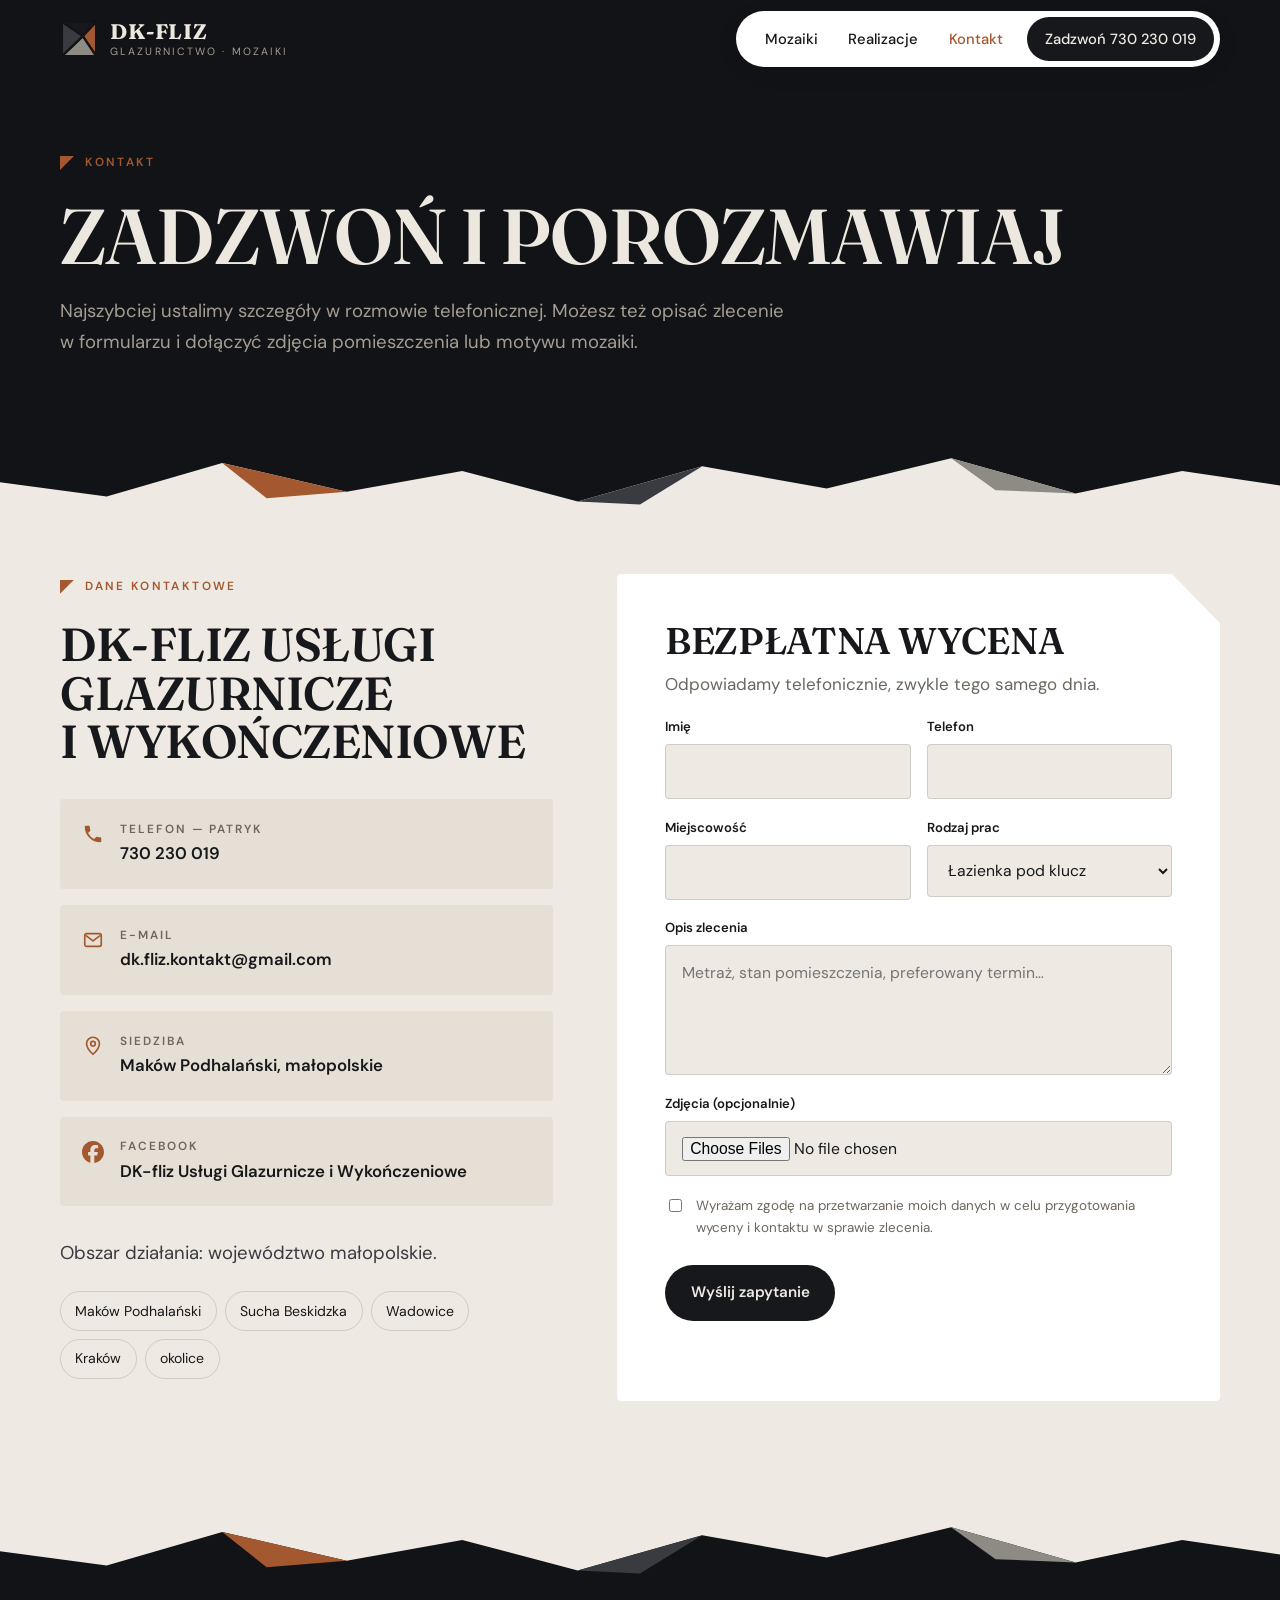
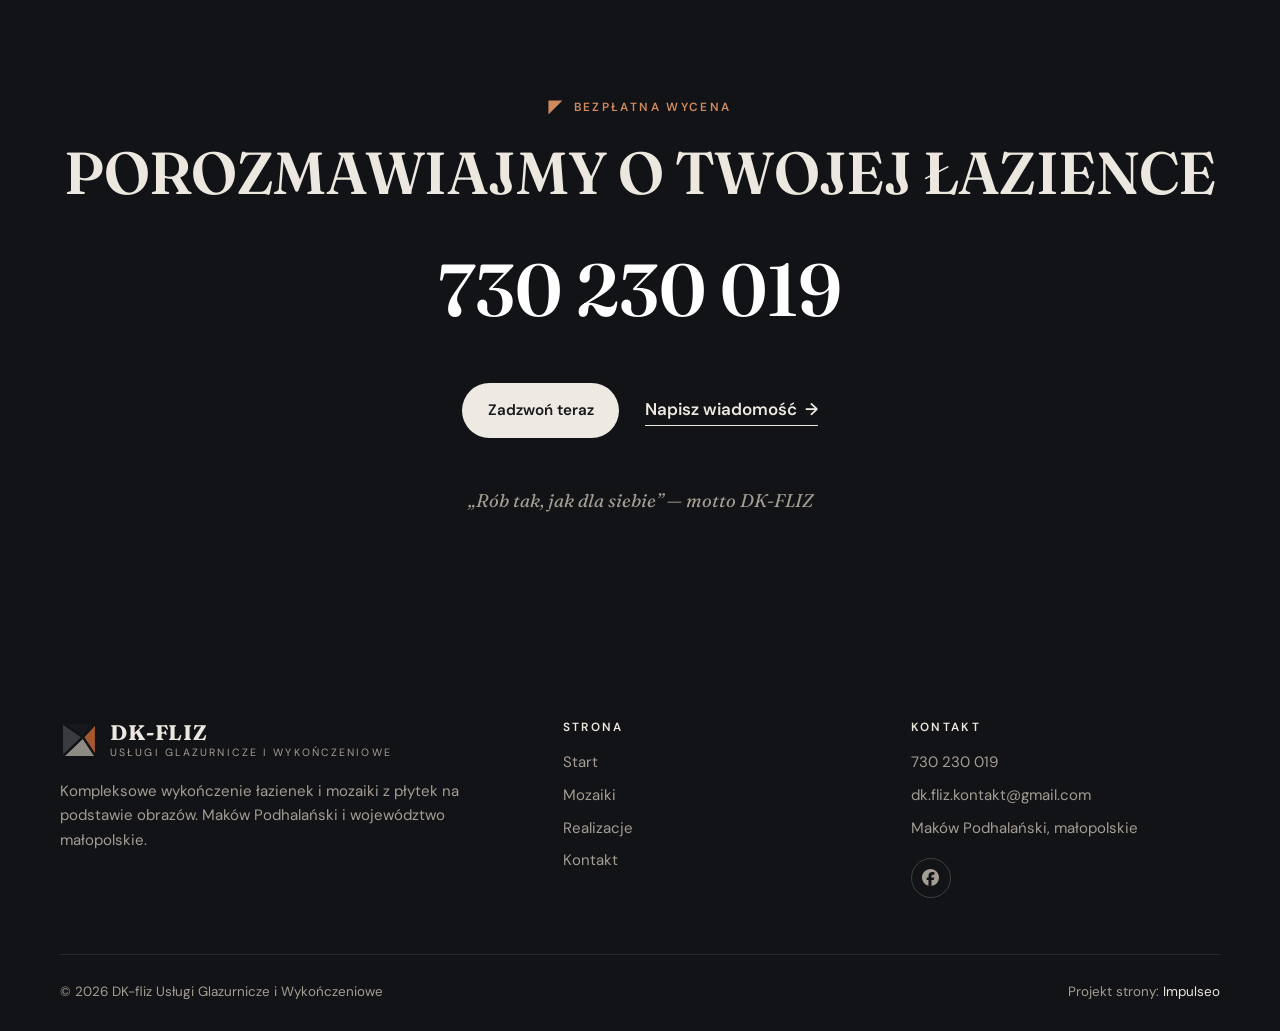
==== commit 0389ee19: "Treść bez notatek z CRM, mniejsze filmy bez ściętych rogów, CTA bez trójkątów Co-Authored-By: Claude" ====
--- a/kontakt.html
+++ b/kontakt.html
@@ -23,7 +23,7 @@
 <link rel="preconnect" href="https://fonts.googleapis.com">
 <link rel="preconnect" href="https://fonts.gstatic.com" crossorigin>
 <link href="https://fonts.googleapis.com/css2?family=Fraunces:ital,opsz,wght@0,9..144,500;0,9..144,600;0,9..144,700;1,9..144,500&family=DM+Sans:opsz,wght@9..40,400;9..40,500;9..40,600&display=swap" rel="stylesheet">
-<link rel="stylesheet" href="assets/styles.css?v=4644827f">
+<link rel="stylesheet" href="assets/styles.css?v=92a777eb">
 </head>
 <body class="on-dark">
 
@@ -84,10 +84,8 @@
 </section>
 <svg class="shards" viewBox="0 0 1440 80" preserveAspectRatio="none" aria-hidden="true" style="background:var(--paper)"><g style="transform-origin:center"><polygon points="0,80 0,44 120,62 250,20 390,56 520,30 650,68 790,24 930,52 1070,14 1210,58 1330,30 1440,48 1440,80" fill="var(--dark)"/><polygon points="250,20 390,56 300,64" fill="#A3582F"/><polygon points="1070,14 1210,58 1120,54" fill="#8E8A84"/><polygon points="650,68 790,24 720,72" fill="#3A3B40"/></g></svg>
 <section class="sec dark final">
-  <svg class="final-shard a" viewBox="0 0 200 200" aria-hidden="true"><polygon points="0,20 150,0 90,140" fill="#A3582F" opacity=".22"/><polygon points="96,148 156,6 200,120" fill="#ECE7DF" opacity=".05"/></svg>
-  <svg class="final-shard b" viewBox="0 0 200 200" aria-hidden="true"><polygon points="40,40 200,0 160,170" fill="#ECE7DF" opacity=".06"/><polygon points="34,50 152,176 0,200" fill="#A3582F" opacity=".2"/></svg>
   <div class="wrap reveal">
-    <span class="eyebrow">Wolne terminy na końcówkę 2026 r.</span>
+    <span class="eyebrow">Bezpłatna wycena</span>
     <h2 class="h2" style="margin-top:1.2rem">Porozmawiajmy o&nbsp;Twojej łazience</h2>
     <a href="tel:+48730230019" class="final-tel">730 230 019</a>
     <div class="final-actions"><a href="tel:+48730230019" class="pill pill-light">Zadzwoń teraz</a><a href="kontakt.html" class="more" style="color:var(--on-dark)">Napisz wiadomość <span class="arr">→</span></a></div>
--- a/assets/styles.css
+++ b/assets/styles.css
@@ -152,10 +152,9 @@
 .big{font-size:clamp(3rem,1.6rem + 6vw,7.4rem);text-transform:uppercase;line-height:.9}
 
 /* filmy */
-.reels{display:grid;grid-template-columns:repeat(3,1fr);gap:clamp(14px,2vw,28px)}
+.reels{display:grid;grid-template-columns:repeat(3,1fr);gap:clamp(14px,2vw,28px);max-width:860px;margin-inline:auto}
 .reel{position:relative;margin:0}
-.reel-frame{position:relative;aspect-ratio:9/16;overflow:hidden;border-radius:4px;background:var(--ink);clip-path:polygon(0 0,82% 0,100% 10%,100% 100%,0 100%)}
-.reel:nth-child(2) .reel-frame{clip-path:polygon(0 0,100% 0,100% 100%,18% 100%,0 90%)}
+.reel-frame{position:relative;aspect-ratio:9/16;overflow:hidden;border-radius:4px;background:var(--ink)}
 .reel video{width:100%;height:100%;object-fit:cover}
 .reel-play{position:absolute;inset:0;display:grid;place-items:center;border:0;background:transparent;color:#fff}
 .reel-play span{width:64px;height:64px;border-radius:50%;background:rgba(18,19,22,.55);backdrop-filter:blur(6px);-webkit-backdrop-filter:blur(6px);display:grid;place-items:center;transition:transform .25s var(--ease),opacity .3s}
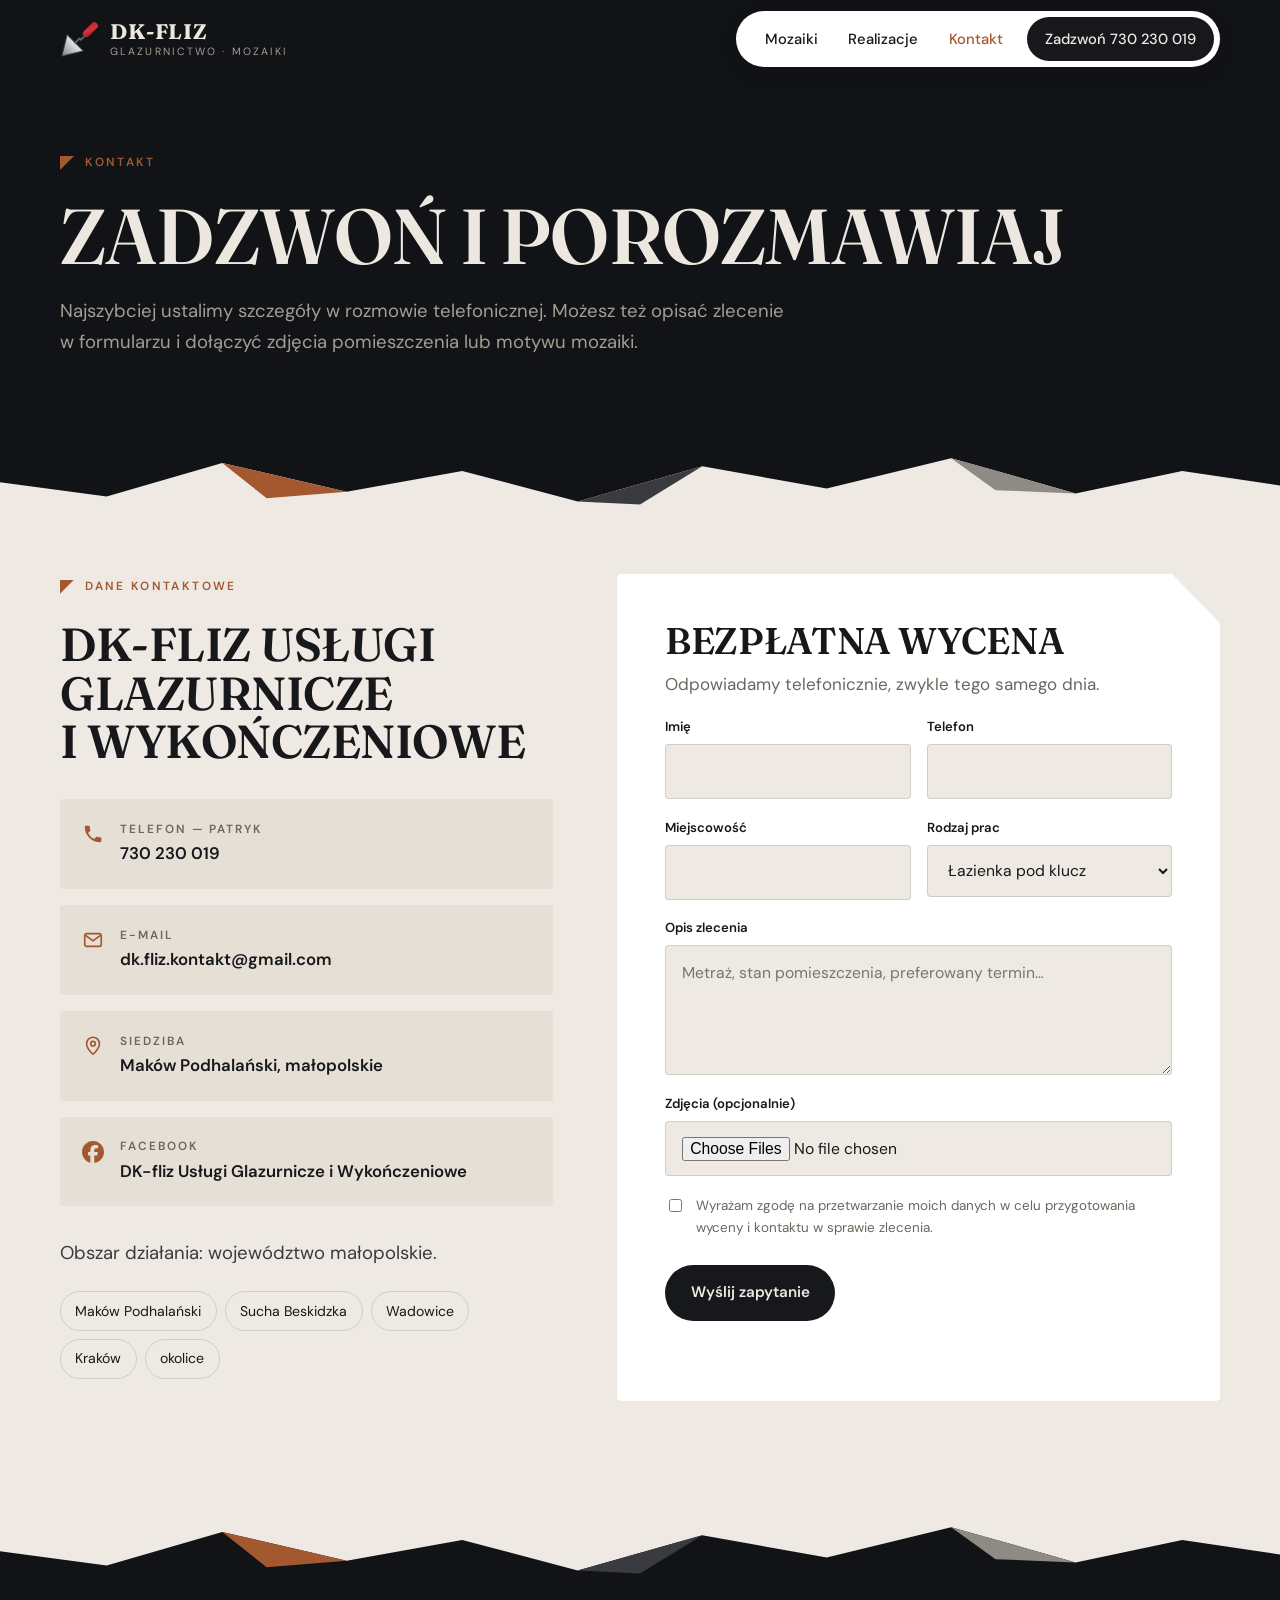
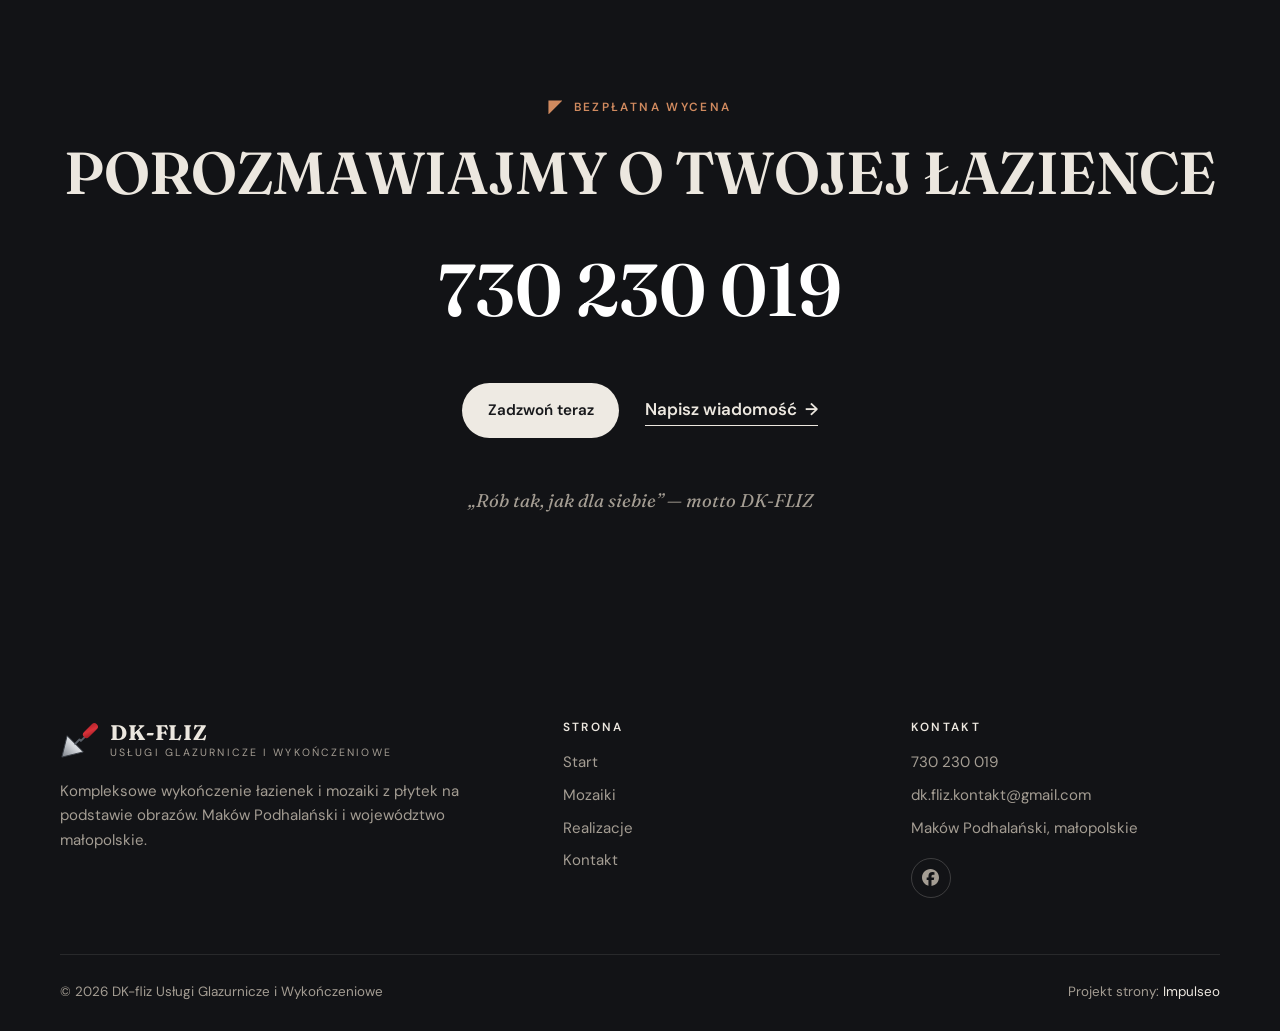
==== commit 765f5892: "Znak z kielnią, linie fugi w hero dociągnięte do krawędzi Co-Authored-By: Claude Opus 5.5 (1M contex" ====
--- a/kontakt.html
+++ b/kontakt.html
@@ -23,13 +23,13 @@
 <link rel="preconnect" href="https://fonts.googleapis.com">
 <link rel="preconnect" href="https://fonts.gstatic.com" crossorigin>
 <link href="https://fonts.googleapis.com/css2?family=Fraunces:ital,opsz,wght@0,9..144,500;0,9..144,600;0,9..144,700;1,9..144,500&family=DM+Sans:opsz,wght@9..40,400;9..40,500;9..40,600&display=swap" rel="stylesheet">
-<link rel="stylesheet" href="assets/styles.css?v=92a777eb">
+<link rel="stylesheet" href="assets/styles.css?v=fc3f40e3">
 </head>
 <body class="on-dark">
 
 <header class="nav">
   <div class="wrap nav-inner">
-    <a class="brand" href="index.html" aria-label="DK-FLIZ — strona główna"><svg class="brand-mark" viewBox="0 0 40 40" aria-hidden="true"><path d="M2 2H38L24 17Z" fill="#17181B"/><path d="M38 2V38L24 17Z" fill="#A3582F"/><path d="M38 38H2L24 17Z" fill="#8E8A84"/><path d="M2 38V2L24 17Z" fill="#3A3B40"/></svg><span class="brand-txt"><span class="brand-name">DK-FLIZ</span><span class="brand-sub">Glazurnictwo · Mozaiki</span></span></a>
+    <a class="brand" href="index.html" aria-label="DK-FLIZ — strona główna"><svg class="brand-mark" viewBox="0 0 40 40" aria-hidden="true"><defs><linearGradient id="kb" x1="0" y1="1" x2="1" y2="0"><stop offset="0" stop-color="#7C828A"/><stop offset=".55" stop-color="#D9DCE0"/><stop offset="1" stop-color="#9AA0A7"/></linearGradient><linearGradient id="kr" x1="0" y1="1" x2="1" y2="0"><stop offset="0" stop-color="#9E1A20"/><stop offset=".5" stop-color="#D8323A"/><stop offset="1" stop-color="#B0222A"/></linearGradient></defs><path d="M2 38 7.5 15.5 24.5 32.5Z" fill="url(#kb)" stroke="#3E434A" stroke-width="1" stroke-linejoin="round"/><path d="M16 24 20.5 19.5 22 21 26 17" fill="none" stroke="#5A6068" stroke-width="2" stroke-linecap="round" stroke-linejoin="round"/><rect x="22.5" y="6.5" width="19" height="7.4" rx="3.7" transform="rotate(-45 32 10.2)" fill="url(#kr)"/></svg><span class="brand-txt"><span class="brand-name">DK-FLIZ</span><span class="brand-sub">Glazurnictwo · Mozaiki</span></span></a>
     <nav class="nav-links" aria-label="Główna">
       <a href="mozaiki.html">Mozaiki</a><a href="realizacje.html">Realizacje</a><a href="kontakt.html" aria-current="page">Kontakt</a>
       <a href="tel:+48730230019" class="pill">Zadzwoń 730 230 019</a>
@@ -98,7 +98,7 @@
   <div class="wrap">
     <div class="foot-grid">
       <div class="foot-brand">
-        <a class="brand" href="index.html"><svg class="brand-mark" viewBox="0 0 40 40" aria-hidden="true"><path d="M2 2H38L24 17Z" fill="#17181B"/><path d="M38 2V38L24 17Z" fill="#A3582F"/><path d="M38 38H2L24 17Z" fill="#8E8A84"/><path d="M2 38V2L24 17Z" fill="#3A3B40"/></svg><span class="brand-txt"><span class="brand-name">DK-FLIZ</span><span class="brand-sub">Usługi glazurnicze i wykończeniowe</span></span></a>
+        <a class="brand" href="index.html"><svg class="brand-mark" viewBox="0 0 40 40" aria-hidden="true"><defs><linearGradient id="kb" x1="0" y1="1" x2="1" y2="0"><stop offset="0" stop-color="#7C828A"/><stop offset=".55" stop-color="#D9DCE0"/><stop offset="1" stop-color="#9AA0A7"/></linearGradient><linearGradient id="kr" x1="0" y1="1" x2="1" y2="0"><stop offset="0" stop-color="#9E1A20"/><stop offset=".5" stop-color="#D8323A"/><stop offset="1" stop-color="#B0222A"/></linearGradient></defs><path d="M2 38 7.5 15.5 24.5 32.5Z" fill="url(#kb)" stroke="#3E434A" stroke-width="1" stroke-linejoin="round"/><path d="M16 24 20.5 19.5 22 21 26 17" fill="none" stroke="#5A6068" stroke-width="2" stroke-linecap="round" stroke-linejoin="round"/><rect x="22.5" y="6.5" width="19" height="7.4" rx="3.7" transform="rotate(-45 32 10.2)" fill="url(#kr)"/></svg><span class="brand-txt"><span class="brand-name">DK-FLIZ</span><span class="brand-sub">Usługi glazurnicze i wykończeniowe</span></span></a>
         <p>Kompleksowe wykończenie łazienek i mozaiki z płytek na podstawie obrazów. Maków Podhalański i województwo małopolskie.</p>
       </div>
       <div class="foot-col">
@@ -121,6 +121,6 @@
 </footer>
 <div class="sticky-call"><a class="sc-call" href="tel:+48730230019"><svg viewBox="0 0 24 24" fill="none" aria-hidden="true"><path d="M6.6 10.8a15.5 15.5 0 0 0 6.6 6.6l2.2-2.2a1 1 0 0 1 1-.24 11.4 11.4 0 0 0 3.6.58 1 1 0 0 1 1 1V20a1 1 0 0 1-1 1A17 17 0 0 1 3 4a1 1 0 0 1 1-1h3.5a1 1 0 0 1 1 1c0 1.25.2 2.46.58 3.6a1 1 0 0 1-.25 1l-2.23 2.2Z" fill="currentColor"/></svg> Zadzwoń</a><a class="sc-quote" href="kontakt.html">Bezpłatna wycena</a></div>
 
-<script src="assets/main.js?v=54503c28"></script>
+<script src="assets/main.js?v=1b0484b2"></script>
 </body>
 </html>
--- a/assets/styles.css
+++ b/assets/styles.css
@@ -82,7 +82,7 @@
 .hero{position:relative;min-height:100vh;min-height:100svh;display:flex;align-items:center;overflow:hidden;background:var(--paper)}
 .hero-art{position:absolute;top:0;right:0;bottom:0;width:55%;clip-path:polygon(36% 0,100% 0,100% 100%,24% 100%,0 62%,14% 40%)}
 .hero-art video,.hero-art img{width:100%;height:100%;object-fit:cover}
-.grout{position:absolute;inset:0;width:100%;height:100%;pointer-events:none}
+.grout{position:absolute;inset:0;width:100%;height:100%;pointer-events:none;overflow:visible}
 .grout path{fill:none;stroke:var(--grout);stroke-width:5;vector-effect:non-scaling-stroke;stroke-linejoin:round;stroke-linecap:round;opacity:0;animation:fade .9s var(--ease) forwards}
 .grout path:nth-of-type(2){animation-delay:.15s}.grout path:nth-of-type(3){animation-delay:.3s}.grout path:nth-of-type(4){animation-delay:.45s}.grout path:nth-of-type(5){animation-delay:.6s}.grout path:nth-of-type(6){animation-delay:.75s}
 .grout polygon{opacity:0;animation:fade 1.2s .9s var(--ease) forwards}
@@ -126,13 +126,10 @@
 .feature-ttl{display:block;font-family:var(--serif);font-size:clamp(1.6rem,1.2rem + 1.4vw,2.5rem);font-weight:600;text-transform:uppercase;line-height:1}
 .feature-sub{display:block;margin-top:.6rem;color:rgba(255,255,255,.78)}
 
-/* mozaika składana z odłamków */
+/* mozaika — zdjęcie + opis */
 .mz-split{display:grid;grid-template-columns:1.05fr .95fr;gap:clamp(36px,6vw,96px);align-items:center}
-.mz-assemble{position:relative;aspect-ratio:3/4;background:var(--ink-soft);border-radius:4px;overflow:hidden}
-.mz-assemble .pc{position:absolute;inset:0;background-size:cover;background-position:center;transition:transform 1.1s var(--ease),opacity .8s var(--ease);will-change:transform}
-.mz-assemble:not(.is-in) .pc{opacity:0}
-.mz-assemble img{width:100%;height:100%;object-fit:cover}
-.mz-assemble.has-js img{visibility:hidden}
+.mz-photo{aspect-ratio:3/4;overflow:hidden;border-radius:4px}
+.mz-photo img{width:100%;height:100%;object-fit:cover}
 .mz-copy .h2{margin:1.2rem 0 1.4rem}
 .mz-copy .lead+.lead{margin-top:1rem}
 .mz-facts{display:grid;grid-template-columns:repeat(3,1fr);gap:1rem;margin:2.2rem 0;border-top:1px solid var(--line);padding-top:1.6rem}
@@ -335,7 +332,7 @@
   .hero-inner{padding-block:24px 64px}
   .slot{right:16px;bottom:auto;top:calc(78px + 46svh - 120px)}
   .mz-split,.contact-grid,.pagehead-grid{grid-template-columns:1fr}
-  .mz-assemble{max-width:520px;width:100%;margin-inline:auto}
+  .mz-photo{max-width:520px;width:100%;margin-inline:auto}
   .pagehead{padding-top:118px}
   .pagehead-art{min-height:300px;margin-inline:calc(var(--gutter) * -1);clip-path:polygon(0 14%,62% 0,100% 10%,100% 100%,0 100%)}
   .pagehead-copy{padding-bottom:0}
@@ -383,13 +380,12 @@
 }
 
 /* znak — płytka z odłamków, fuga w kolorze tła */
-.brand-mark path{stroke:var(--paper);stroke-width:2.4;stroke-linejoin:round}
-footer .brand-mark path{stroke:var(--dark)}
 .about-img{aspect-ratio:4/5;max-height:640px;width:100%;clip-path:polygon(14% 0,100% 0,100% 100%,0 100%,0 18%);border-radius:4px;overflow:hidden}
 .about-img img{width:100%;height:100%;object-fit:cover}
 .on-dark .nav:not(.is-scrolled):not(.is-open) .brand-name{color:var(--on-dark)}
 .on-dark .nav:not(.is-scrolled):not(.is-open) .brand-sub{color:var(--on-dark-muted)}
-.on-dark .nav:not(.is-scrolled):not(.is-open) .brand-mark path{stroke:var(--dark)}
 .on-dark .nav:not(.is-scrolled):not(.is-open) .nav-toggle{background:var(--paper)}
 .on-dark .nav:not(.is-scrolled):not(.is-open) .nav-toggle span{background:var(--ink)}
 @media (max-width:600px){.h1{font-size:clamp(2.2rem,10vw,2.9rem)}}
+.reels-more{text-align:center;margin-top:clamp(32px,4vw,52px)}
+.reels-more .pill svg{width:18px;height:18px}
